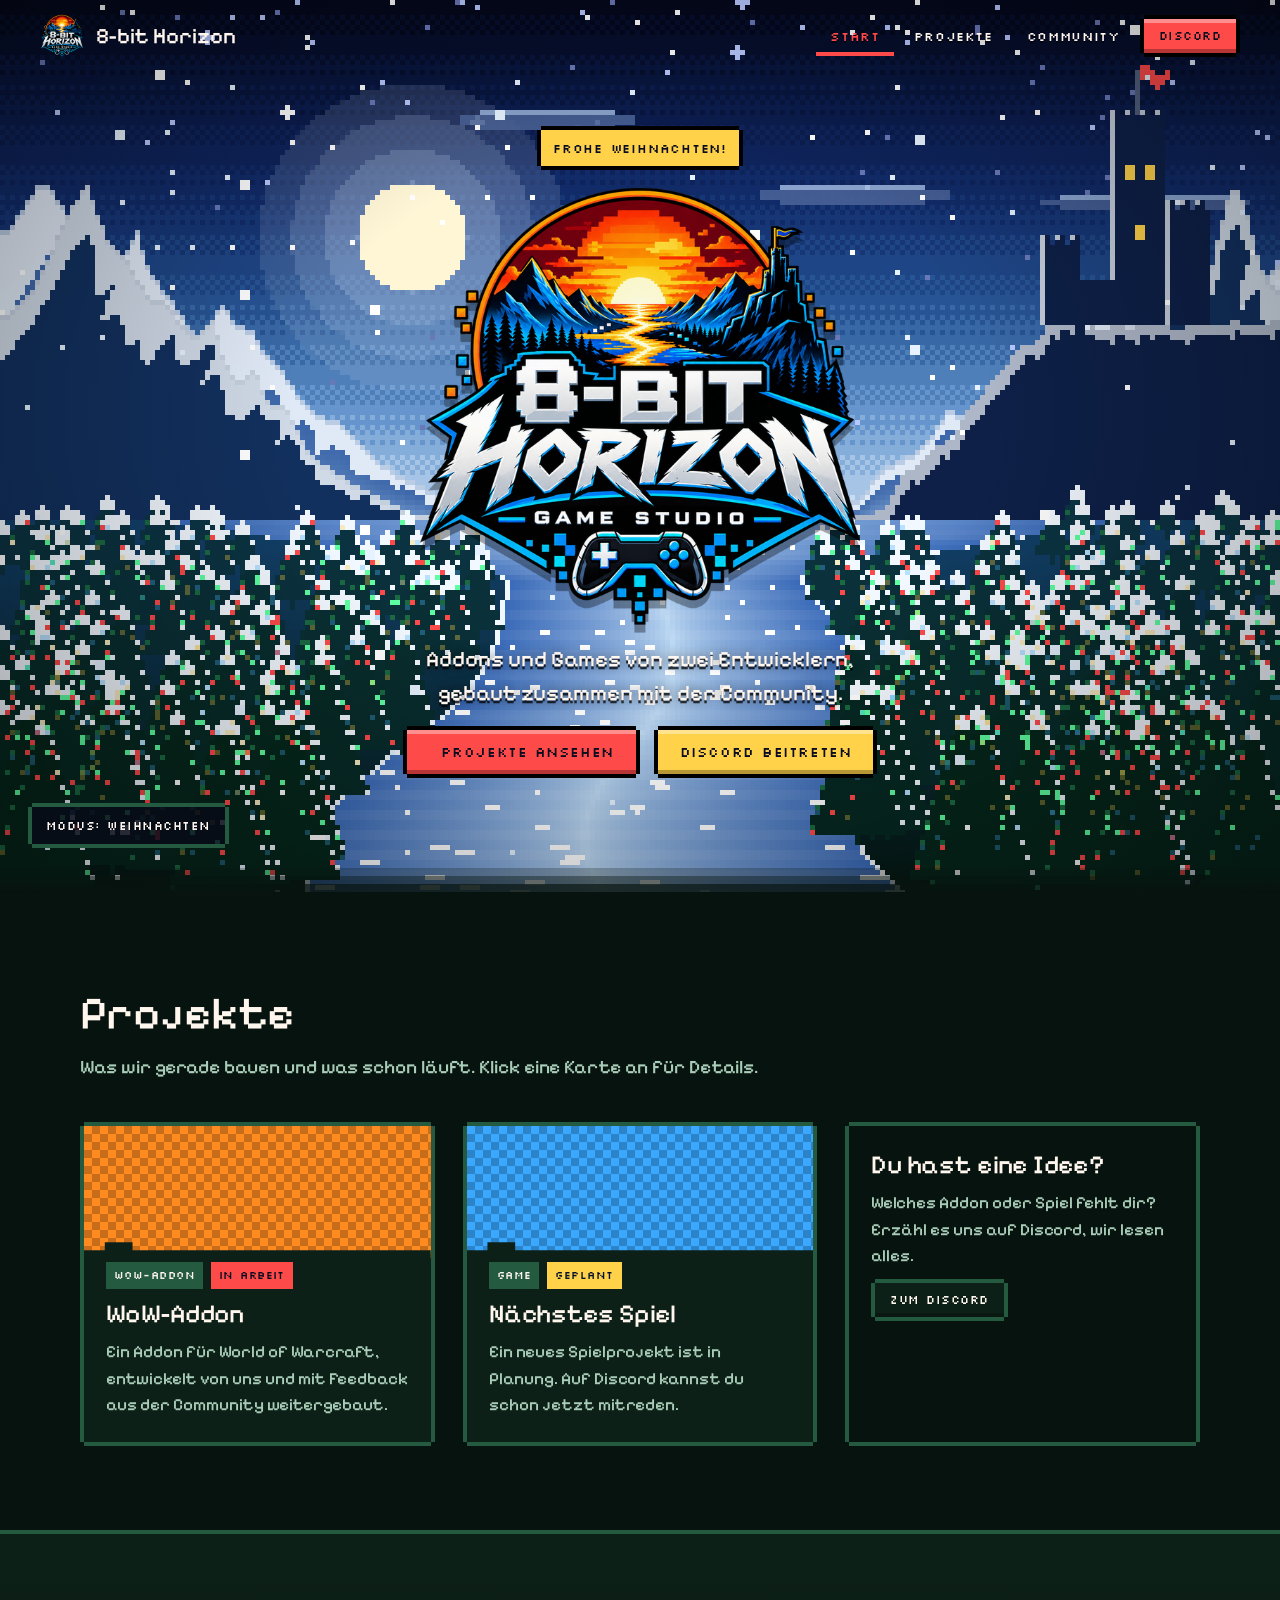
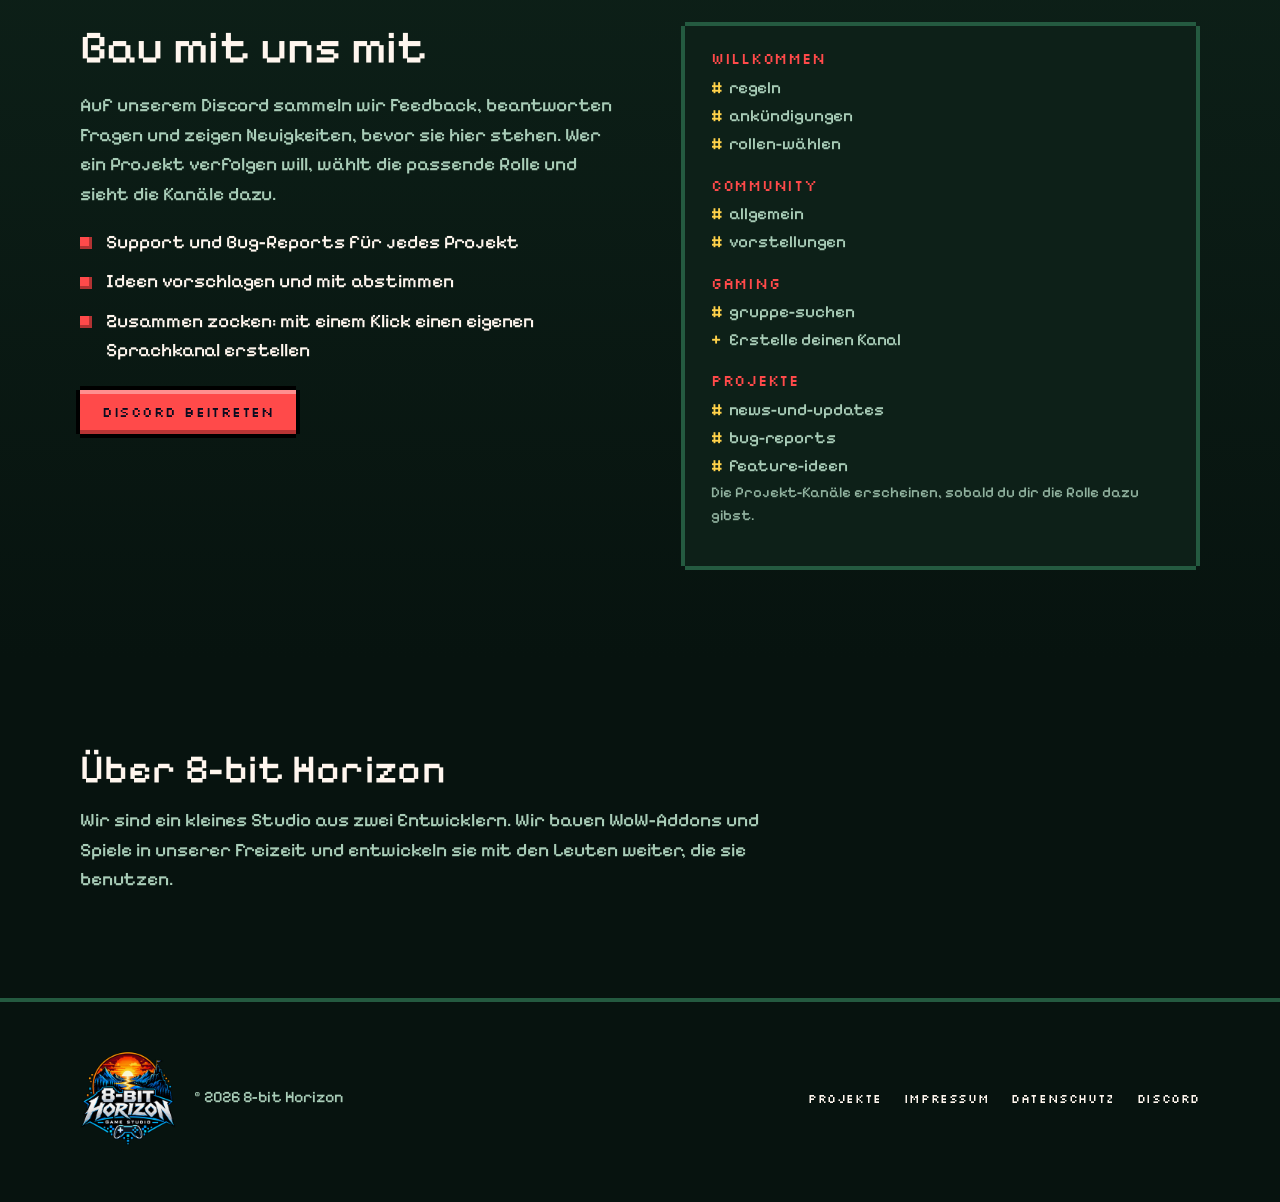
==== index.html @ 38d49990 "Add files via upload" ====
<!doctype html>
<html lang="de">
<head>
  <meta charset="utf-8">
  <meta name="viewport" content="width=device-width, initial-scale=1">
  <title>8-bit Horizon | Game Studio</title>
  <meta name="description" content="8-bit Horizon ist ein kleines Entwicklerstudio für WoW-Addons und Games. Hier findest du unsere Projekte und die Community.">
  <meta name="theme-color" content="#0a0c1f">
  <meta property="og:title" content="8-bit Horizon | Game Studio">
  <meta property="og:description" content="WoW-Addons und Games von zwei Entwicklern, gebaut zusammen mit der Community.">
  <meta property="og:image" content="assets/img/og.png">
  <meta property="og:type" content="website">
  <link rel="icon" type="image/png" href="assets/img/favicon.png">
  <link rel="stylesheet" href="css/style.css">
</head>
<body data-page="home">
  <a class="skip" href="#projekte">Zum Inhalt springen</a>
  <div id="site-header"></div>

  <main>
    <section class="hero" aria-label="Titelbildschirm">
      <div class="scene-host" data-scene="hero"></div>
      <div class="hero-content">
        <p class="greeting" id="greeting" hidden></p>
        <h1 class="sr-only" style="position:absolute;width:1px;height:1px;overflow:hidden;clip:rect(0 0 0 0)">8-bit Horizon Game Studio</h1>
        <img class="hero-logo" src="assets/img/logo.png" alt="8-bit Horizon Game Studio" width="640" height="640" fetchpriority="high">
        <p class="hero-tag" id="tagline">Addons und Games von zwei Entwicklern, gebaut zusammen mit der Community.</p>
        <div class="hero-cta">
          <a class="btn" href="#projekte"><span class="play"></span>Projekte ansehen</a>
          <a class="btn btn-blue" data-discord href="#" target="_blank" rel="noopener">Discord beitreten</a>
        </div>
      </div>
      <div id="theme-picker"></div>
      <div class="hero-steps"></div>
    </section>

    <section class="section" id="projekte">
      <div class="container">
        <div class="section-head">
          <h2>Projekte</h2>
          <p>Was wir gerade bauen und was schon läuft. Klick eine Karte an für Details.</p>
        </div>
        <div class="grid" id="project-grid"></div>
      </div>
    </section>

    <section class="section community" id="community">
      <div class="container community-grid">
        <div>
          <h2>Bau mit uns mit</h2>
          <p>Auf unserem Discord sammeln wir Feedback, beantworten Fragen und zeigen Neuigkeiten, bevor sie hier stehen. Wer ein Projekt verfolgen will, wählt die passende Rolle und sieht die Kanäle dazu.</p>
          <ul class="checks">
            <li>Support und Bug-Reports für jedes Projekt</li>
            <li>Ideen vorschlagen und mit abstimmen</li>
            <li>Zusammen zocken: mit einem Klick einen eigenen Sprachkanal erstellen</li>
          </ul>
          <a class="btn" data-discord href="#" target="_blank" rel="noopener">Discord beitreten</a>
          <div id="socials"></div>
        </div>
        <div class="server-map px" aria-label="So ist unser Discord aufgebaut">
          <h3>Willkommen</h3>
          <ul><li>regeln</li><li>ankündigungen</li><li>rollen-wählen</li></ul>
          <h3>Community</h3>
          <ul><li>allgemein</li><li>vorstellungen</li></ul>
          <h3>Gaming</h3>
          <ul><li>gruppe-suchen</li><li class="voice">Erstelle deinen Kanal</li></ul>
          <h3>Projekte</h3>
          <ul><li>news-und-updates</li><li>bug-reports</li><li>feature-ideen</li></ul>
          <p class="note">Die Projekt-Kanäle erscheinen, sobald du dir die Rolle dazu gibst.</p>
        </div>
      </div>
    </section>

    <section class="section" id="ueber-uns">
      <div class="container about">
        <h2>Über 8-bit Horizon</h2>
        <p>Wir sind ein kleines Studio aus zwei Entwicklern. Wir bauen WoW-Addons und Spiele in unserer Freizeit und entwickeln sie mit den Leuten weiter, die sie benutzen.</p>
      </div>
    </section>
  </main>

  <div id="site-footer"></div>

  <script src="js/data.js"></script>
  <script src="js/themes.js"></script>
  <script src="js/scene.js"></script>
  <script src="js/site.js"></script>
</body>
</html>
---- css/style.css ----
/* =========================================================
   8-bit Horizon – Styles
   Farben kommen aus dem aktiven Theme (js/themes.js) als
   CSS-Variablen. Die Werte hier sind nur der Fallback.
   ========================================================= */
@font-face { font-family: "Pixelify Sans"; src: url("../assets/fonts/PixelifySans-Medium.ttf") format("truetype"); font-display: swap; }
@font-face { font-family: "Silkscreen"; src: url("../assets/fonts/Silkscreen-Regular.ttf") format("truetype"); font-display: swap; }

:root {
  --bg: #0a0c1f; --panel: #12162e; --ink: #f2f6ff; --muted: #a3aed6;
  --accent: #ff8a1f; --accent2: #3aa8ff; --line: #26305e;
  --on-accent: #0a0c1f;
  --font-body: "Pixelify Sans", ui-monospace, Menlo, Consolas, monospace;
  --font-ui: "Silkscreen", "Pixelify Sans", ui-monospace, monospace;
  --px: 4px;
  --header-h: 72px;
}

*, *::before, *::after { box-sizing: border-box; }
html { scroll-behavior: smooth; scroll-padding-top: calc(var(--header-h) + 16px); }
body {
  margin: 0; background: var(--bg); color: var(--ink);
  font-family: var(--font-body); font-size: 19px; line-height: 1.55;
  -webkit-font-smoothing: none; text-rendering: optimizeSpeed;
}
img { max-width: 100%; display: block; }
a { color: var(--accent); text-underline-offset: 4px; }
a:hover { color: var(--accent2); }
h1, h2, h3 { font-weight: 500; line-height: 1.15; margin: 0; letter-spacing: 0.01em; }
p { margin: 0 0 1em; }
:focus-visible { outline: 3px dashed var(--accent2); outline-offset: 4px; }
[hidden] { display: none !important; }

.container { width: min(1120px, 100% - 48px); margin-inline: auto; }
.skip { position: absolute; left: -999px; top: 8px; background: var(--accent); color: var(--on-accent); padding: 8px 14px; z-index: 100; font-family: var(--font-ui); }
.skip:focus { left: 8px; }

/* ---------- Pixel-Rahmen (Treppenkanten statt runder Ecken) ---------- */
.px {
  position: relative; background: var(--panel); margin: var(--px);
  box-shadow: 0 calc(var(--px) * -1) 0 0 var(--line), 0 var(--px) 0 0 var(--line),
              calc(var(--px) * -1) 0 0 0 var(--line), var(--px) 0 0 0 var(--line);
}

/* ---------- Buttons ---------- */
.btn {
  display: inline-flex; align-items: center; gap: 12px; margin: var(--px);
  font-family: var(--font-ui); font-size: 14px; line-height: 1; letter-spacing: 0.04em; text-decoration: none;
  padding: 15px 22px; color: var(--on-accent); background: var(--accent); cursor: pointer; border: 0;
  box-shadow: 0 -4px 0 0 #000, 0 4px 0 0 #000, -4px 0 0 0 #000, 4px 0 0 0 #000,
              inset 0 -4px 0 0 rgba(0,0,0,.28), inset 0 4px 0 0 rgba(255,255,255,.38);
  transition: transform .08s steps(2);
}
.btn:hover { color: var(--on-accent); transform: translateY(2px); filter: brightness(1.08); }
.btn:active { transform: translateY(4px); }
.btn-small { padding: 11px 15px; font-size: 12px; }
.btn-ghost { background: var(--panel); color: var(--ink); box-shadow: 0 -4px 0 0 var(--line), 0 4px 0 0 var(--line), -4px 0 0 0 var(--line), 4px 0 0 0 var(--line), inset 0 -4px 0 0 rgba(0,0,0,.25); }
.btn-ghost:hover { color: var(--accent); }
.btn-blue { background: var(--accent2); }
.play::before { content: ""; width: 12px; height: 14px; background: currentColor; clip-path: polygon(0 0, 100% 50%, 0 100%); animation: blink 1s steps(2, jump-none) infinite; }
@keyframes blink { 0%, 49% { opacity: 1; } 50%, 100% { opacity: 0; } }

/* ---------- Header ---------- */
.site-header {
  position: fixed; inset: 0 0 auto 0; z-index: 50; height: var(--header-h);
  display: flex; align-items: center; justify-content: space-between; gap: 16px; padding: 0 clamp(16px, 4vw, 40px);
  transition: background .2s steps(3);
}
.site-header.is-solid, body.nav-open .site-header { background: color-mix(in srgb, var(--bg) 94%, transparent); box-shadow: 0 4px 0 0 var(--line); }
.brand { display: flex; align-items: center; gap: 12px; color: var(--ink); text-decoration: none; font-size: 22px; }
.brand img { width: 44px; height: 44px; image-rendering: auto; }
.brand:hover { color: var(--ink); }
.nav { display: flex; align-items: center; gap: 6px; }
.nav a:not(.btn) {
  font-family: var(--font-ui); font-size: 13px; letter-spacing: 0.05em; color: var(--ink); text-decoration: none; padding: 10px 14px;
  text-shadow: 0 2px 0 rgba(0,0,0,.6);
}
.nav a:not(.btn):hover, .nav a[aria-current="page"] { color: var(--accent); }
.nav a[aria-current="page"] { box-shadow: inset 0 -4px 0 0 var(--accent); }
.nav-toggle { display: none; width: 48px; height: 48px; background: var(--panel); border: 0; cursor: pointer; flex-direction: column; justify-content: center; align-items: center; gap: 6px; box-shadow: 0 -4px 0 0 var(--line), 0 4px 0 0 var(--line), -4px 0 0 0 var(--line), 4px 0 0 0 var(--line); }
.nav-toggle span { width: 22px; height: 4px; background: var(--ink); }

/* ---------- Szene ---------- */
.scene-host { position: absolute; inset: 0; overflow: hidden; background: var(--bg); }
.scene-canvas { position: absolute; left: 0; top: 0; image-rendering: pixelated; image-rendering: crisp-edges; image-rendering: pixelated; }

/* ---------- Hero (Titelbildschirm) ---------- */
.hero { position: relative; min-height: 640px; height: 100svh; display: grid; place-items: center; overflow: hidden; isolation: isolate; }
.hero .scene-host::after { content: ""; position: absolute; inset: 0; background: radial-gradient(ellipse at 50% 46%, transparent 38%, rgba(0,0,0,.38) 100%); }
.hero-content { position: relative; z-index: 2; display: flex; flex-direction: column; align-items: center; text-align: center; padding: calc(var(--header-h) + 8px) 20px 72px; gap: 8px; }
.hero-logo { width: clamp(230px, min(50vh, 86vw), 560px); height: auto; filter: drop-shadow(0 8px 0 rgba(0,0,0,.35)); animation: bob 2.6s linear infinite; }
@keyframes bob { 0%, 49.9% { transform: translateY(0); } 50%, 100% { transform: translateY(-6px); } }
.hero-tag { max-width: 34ch; font-size: clamp(18px, 2.2vw, 22px); text-shadow: 0 3px 0 rgba(0,0,0,.75), 0 0 12px rgba(0,0,0,.6); margin: 4px 0 8px; }
.hero-cta { display: flex; flex-wrap: wrap; gap: 6px 14px; justify-content: center; }
.greeting { font-family: var(--font-ui); font-size: 13px; letter-spacing: .06em; color: var(--on-accent); background: var(--accent2); padding: 8px 12px; margin: 0 0 6px; box-shadow: 0 -4px 0 0 #000, 0 4px 0 0 #000, -4px 0 0 0 #000, 4px 0 0 0 #000; }
.hero-steps { position: absolute; left: 0; right: 0; bottom: 0; height: 40px; z-index: 1; pointer-events: none;
  background: linear-gradient(to bottom, transparent 0 8px, color-mix(in srgb, var(--bg) 25%, transparent) 8px 16px, color-mix(in srgb, var(--bg) 55%, transparent) 16px 24px, color-mix(in srgb, var(--bg) 85%, transparent) 24px 32px, var(--bg) 32px); }

#theme-picker { position: absolute; z-index: 3; left: clamp(16px, 3vw, 32px); bottom: 56px; }
.theme-btn { font-family: var(--font-ui); font-size: 12px; letter-spacing: .04em; color: var(--ink); background: rgba(8,10,24,.82); border: 0; padding: 11px 14px; cursor: pointer; box-shadow: 0 -4px 0 0 var(--line), 0 4px 0 0 var(--line), -4px 0 0 0 var(--line), 4px 0 0 0 var(--line); }
.theme-btn:hover { color: var(--accent); }
.theme-list { position: absolute; left: 0; bottom: calc(100% + 14px); list-style: none; margin: 0; padding: 8px; min-width: 250px; background: var(--panel); box-shadow: 0 -4px 0 0 var(--line), 0 4px 0 0 var(--line), -4px 0 0 0 var(--line), 4px 0 0 0 var(--line); }
.theme-list button { display: block; width: 100%; text-align: left; font-family: var(--font-body); font-size: 17px; color: var(--ink); background: none; border: 0; padding: 7px 10px; cursor: pointer; }
.theme-list button:hover { background: var(--line); }
.theme-list button.is-on::before { content: ""; display: inline-block; width: 8px; height: 8px; background: var(--accent); margin-right: 10px; }

/* ---------- Sektionen ---------- */
.section { padding: 88px 0; }
.section-head { max-width: 62ch; margin-bottom: 40px; }
.section-head h2 { font-size: clamp(32px, 4.6vw, 46px); margin-bottom: 12px; }
.section-head p { color: var(--muted); margin: 0; }

/* Projekt-Karten */
.grid { display: grid; grid-template-columns: repeat(auto-fill, minmax(300px, 1fr)); gap: 32px 28px; }
.card { display: flex; flex-direction: column; text-decoration: none; color: var(--ink); transition: transform .1s steps(2); }
.card:hover { color: var(--ink); transform: translateY(-4px); --line: var(--c, var(--accent)); }
.card-art { height: 132px; overflow: hidden; background-color: var(--c, var(--accent));
  background-image: conic-gradient(rgba(0,0,0,.22) 25%, transparent 0 50%, rgba(0,0,0,.22) 0 75%, transparent 0); background-size: 16px 16px; position: relative; }
.card-art img { width: 100%; height: 100%; object-fit: cover; image-rendering: pixelated; }
.card-art::after { content: ""; position: absolute; left: 0; right: 0; bottom: 0; height: 16px; background: var(--panel); clip-path: polygon(0 100%, 0 50%, 6% 50%, 6% 0, 14% 0, 14% 50%, 100% 50%, 100% 100%); }
.card-body { padding: 4px 22px 24px; display: flex; flex-direction: column; gap: 10px; flex: 1; }
.card h3 { font-size: 26px; }
.card p { color: var(--muted); margin: 0; font-size: 17px; }
.card-idea { justify-content: center; background: transparent; box-shadow: 0 -4px 0 0 var(--line), 0 4px 0 0 var(--line), -4px 0 0 0 var(--line), 4px 0 0 0 var(--line); border: 0; outline: 0; }
.card-idea .card-body { padding-top: 24px; align-items: flex-start; }
.tags { display: flex; flex-wrap: wrap; gap: 8px; }
.tag { font-family: var(--font-ui); font-size: 11px; letter-spacing: .04em; padding: 5px 8px; background: var(--line); color: var(--ink); }
.tag.is-live { background: #2fbf71; color: #04210f; }
.tag.is-wip { background: var(--accent); color: var(--on-accent); }
.tag.is-plan { background: var(--accent2); color: #04122e; }

/* Community */
.community { background: linear-gradient(var(--panel), var(--bg)); box-shadow: 0 -4px 0 0 var(--line); }
.community-grid { display: grid; grid-template-columns: 1.05fr 1fr; gap: 56px; align-items: start; }
.community h2 { font-size: clamp(32px, 4.6vw, 46px); margin-bottom: 16px; }
.community p { color: var(--muted); max-width: 52ch; }
.community .btn { margin-left: 0; }
.checks { list-style: none; margin: 0 0 20px; padding: 0; display: grid; gap: 10px; }
.checks li { padding-left: 26px; position: relative; }
.checks li::before { content: ""; position: absolute; left: 0; top: .5em; width: 12px; height: 12px; background: var(--accent); box-shadow: inset -3px -3px 0 0 rgba(0,0,0,.3); }
.server-map { padding: 24px 26px; font-size: 17px; }
.server-map h3 { font-size: 15px; font-family: var(--font-ui); font-weight: 400; color: var(--accent); letter-spacing: .05em; margin: 18px 0 6px; }
.server-map h3:first-child { margin-top: 0; }
.server-map ul { list-style: none; margin: 0; padding: 0; }
.server-map li { color: var(--muted); padding: 1px 0 1px 18px; }
.server-map li::before { content: "#"; color: var(--accent2); margin-left: -18px; display: inline-block; width: 18px; }
.server-map li.voice::before { content: "+"; }
.server-map .note { font-size: 15px; color: var(--muted); opacity: .85; }
#socials { display: flex; flex-wrap: wrap; margin-top: 18px; }

.about p { max-width: 66ch; }
.about h2 { font-size: clamp(30px, 4vw, 40px); margin-bottom: 14px; }
.about p { color: var(--muted); }

/* ---------- Unterseiten ---------- */
.banner { position: relative; height: clamp(250px, 34vh, 340px); overflow: hidden; isolation: isolate; display: flex; align-items: flex-end; }
.banner .scene-host::after { content: ""; position: absolute; inset: 0; background: linear-gradient(to bottom, rgba(0,0,0,.35), transparent 45%); }
.banner-text { position: relative; z-index: 2; padding-bottom: 34px; }
.banner h1 { display: inline-block; font-size: clamp(32px, 6vw, 54px); padding: 6px 18px 10px; margin: 4px; background: color-mix(in srgb, var(--bg) 88%, transparent); box-shadow: 0 -4px 0 0 var(--line), 0 4px 0 0 var(--line), -4px 0 0 0 var(--line), 4px 0 0 0 var(--line); }
.banner .tags { margin-top: 14px; }
.filters { display: flex; flex-wrap: wrap; gap: 6px 10px; margin-bottom: 36px; }
.chip { font-family: var(--font-ui); font-size: 12px; letter-spacing: .04em; color: var(--ink); background: var(--panel); border: 0; padding: 11px 15px; margin: 4px; cursor: pointer; box-shadow: 0 -4px 0 0 var(--line), 0 4px 0 0 var(--line), -4px 0 0 0 var(--line), 4px 0 0 0 var(--line); }
.chip:hover { color: var(--accent); }
.chip[aria-pressed="true"] { background: var(--accent); color: var(--on-accent); box-shadow: 0 -4px 0 0 #000, 0 4px 0 0 #000, -4px 0 0 0 #000, 4px 0 0 0 #000; }

.detail { display: grid; grid-template-columns: 1fr 340px; gap: 56px; align-items: start; }
.detail-main .lead { font-size: 23px; color: var(--ink); }
.detail-main p { color: var(--muted); max-width: 64ch; }
.detail-main .lead { max-width: 52ch; }
.detail-side { padding: 24px; }
.detail-side h2 { font-size: 24px; margin-bottom: 14px; }
.side-links { display: flex; flex-direction: column; align-items: flex-start; }
.shots { display: grid; gap: 20px; margin-top: 28px; }
.shots img { box-shadow: 0 0 0 4px var(--line); width: 100%; }

.prose { max-width: 68ch; }
.prose h2 { font-size: 26px; margin: 36px 0 10px; }
.prose p, .prose li { color: var(--muted); }
.todo { background: var(--accent); color: var(--on-accent); padding: 0 6px; }

/* ---------- Footer ---------- */
.site-footer { padding: 48px 0 56px; background: var(--bg); box-shadow: 0 -4px 0 0 var(--line); }
.footer-inner { display: flex; flex-wrap: wrap; gap: 32px; justify-content: space-between; align-items: center; }
.footer-brand { display: flex; align-items: center; gap: 18px; }
.footer-brand img { width: 96px; height: 96px; }
.footer-brand p { margin: 0; color: var(--muted); font-size: 16px; }
.footer-links { list-style: none; margin: 0; padding: 0; display: flex; flex-wrap: wrap; gap: 6px 22px; }
.footer-links a { font-family: var(--font-ui); font-size: 12px; letter-spacing: .05em; color: var(--ink); text-decoration: none; }
.footer-links a:hover { color: var(--accent); }

/* ---------- Responsive ---------- */
@media (max-width: 860px) {
  body { font-size: 18px; }
  .community-grid, .detail { grid-template-columns: 1fr; gap: 36px; }
  .nav-toggle { display: flex; }
  .nav { position: fixed; inset: var(--header-h) 0 auto 0; flex-direction: column; align-items: stretch; gap: 0; padding: 12px 20px 24px; background: var(--bg); box-shadow: 0 4px 0 0 var(--line); transform: translateY(-120%); visibility: hidden; transition: transform .16s steps(4), visibility 0s .16s; }
  body.nav-open .nav { transform: none; visibility: visible; transition: transform .16s steps(4); }
  .nav a:not(.btn) { padding: 16px 6px; font-size: 14px; }
  .nav .btn { align-self: flex-start; margin-top: 12px; }
  .brand span { font-size: 19px; }
  .section { padding: 64px 0; }
  #theme-picker { left: 50%; transform: translateX(-50%); bottom: 52px; }
  .theme-list { left: 50%; transform: translateX(-50%); }
}
@media (max-height: 700px) and (min-width: 861px) { .hero-logo { width: min(44vh, 420px); } }
@media (prefers-reduced-motion: reduce) {
  html { scroll-behavior: auto; }
  *, *::before, *::after { animation: none !important; transition: none !important; }
}
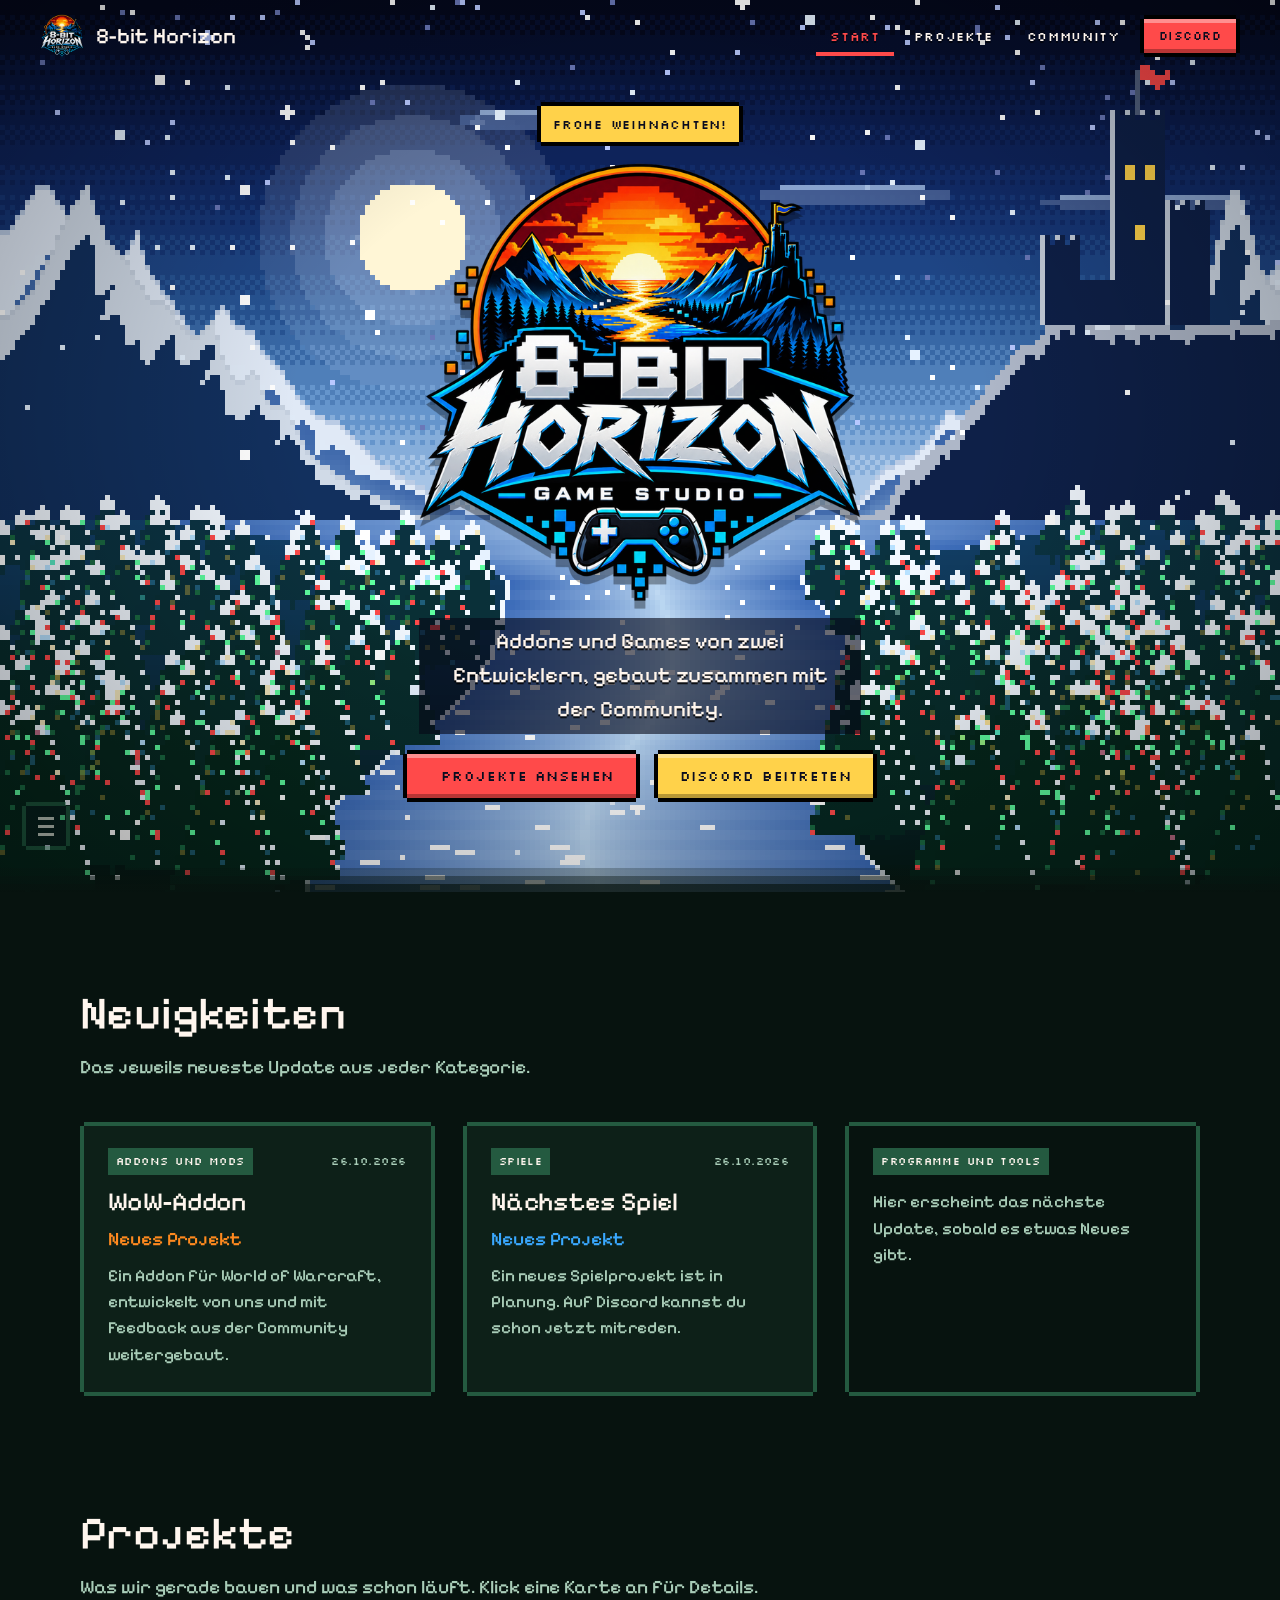
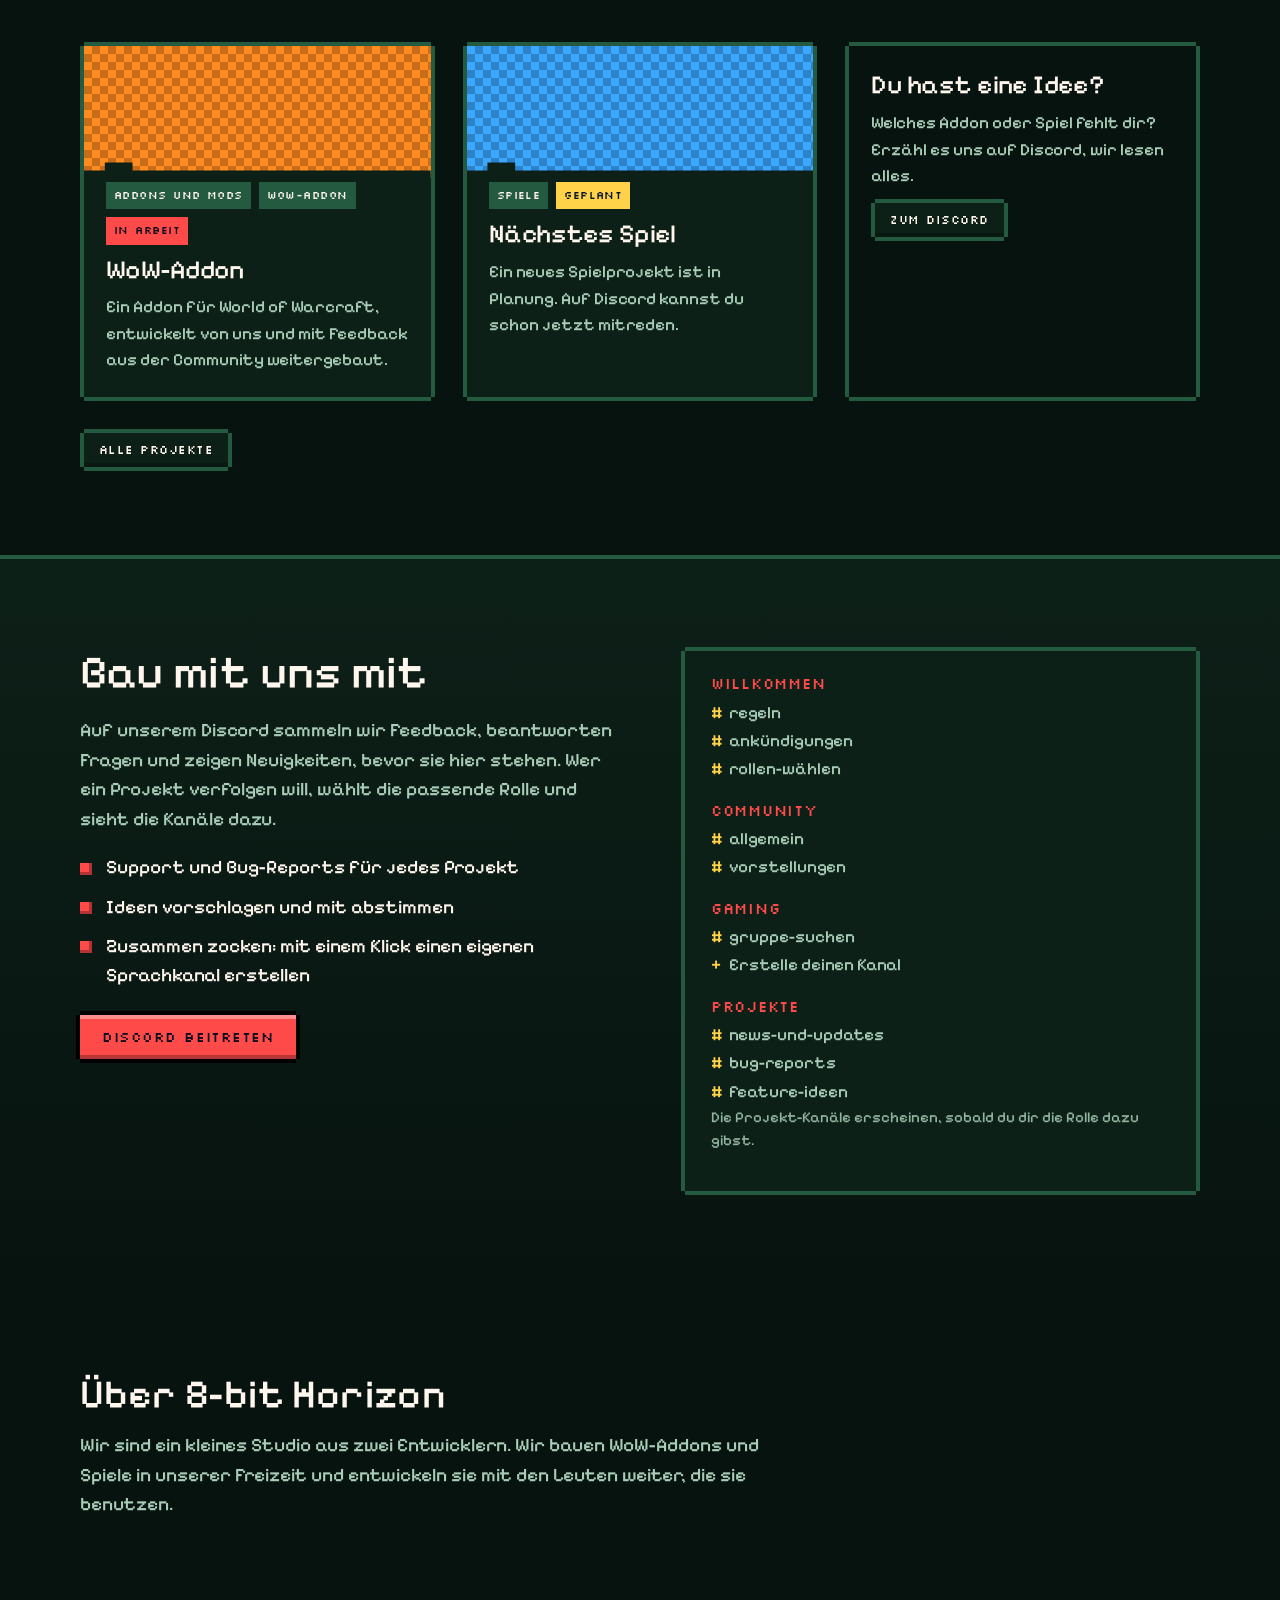
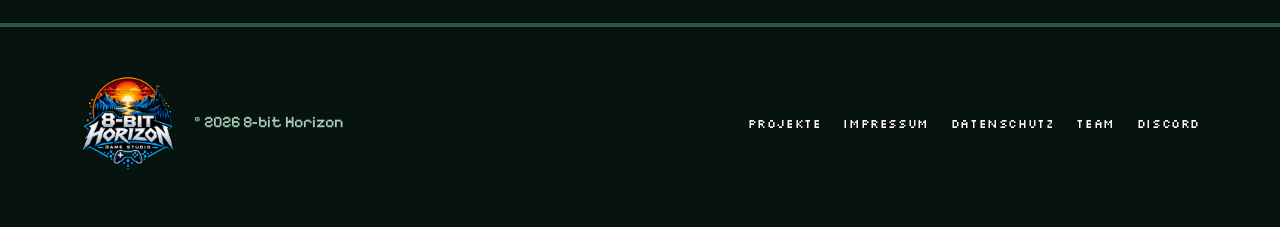
==== commit f86faaab: "Add files via upload" ====
--- a/index.html
+++ b/index.html
@@ -34,6 +34,16 @@
       <div class="hero-steps"></div>
     </section>
 
+    <section class="section section-news" id="neuigkeiten">
+      <div class="container">
+        <div class="section-head">
+          <h2>Neuigkeiten</h2>
+          <p>Das jeweils neueste Update aus jeder Kategorie.</p>
+        </div>
+        <div class="news-grid" id="news-grid"></div>
+      </div>
+    </section>
+
     <section class="section" id="projekte">
       <div class="container">
         <div class="section-head">
@@ -41,6 +51,7 @@
           <p>Was wir gerade bauen und was schon läuft. Klick eine Karte an für Details.</p>
         </div>
         <div class="grid" id="project-grid"></div>
+        <p class="more"><a class="btn btn-ghost btn-small" href="projects.html">Alle Projekte</a></p>
       </div>
     </section>
 
@@ -82,6 +93,7 @@
   <div id="site-footer"></div>
 
   <script src="js/data.js"></script>
+  <script src="data/projects.js"></script>
   <script src="js/themes.js"></script>
   <script src="js/scene.js"></script>
   <script src="js/site.js"></script>
--- a/css/style.css
+++ b/css/style.css
@@ -90,17 +90,33 @@
 .hero-content { position: relative; z-index: 2; display: flex; flex-direction: column; align-items: center; text-align: center; padding: calc(var(--header-h) + 8px) 20px 72px; gap: 8px; }
 .hero-logo { width: clamp(230px, min(50vh, 86vw), 560px); height: auto; filter: drop-shadow(0 8px 0 rgba(0,0,0,.35)); animation: bob 2.6s linear infinite; }
 @keyframes bob { 0%, 49.9% { transform: translateY(0); } 50%, 100% { transform: translateY(-6px); } }
-.hero-tag { max-width: 34ch; font-size: clamp(18px, 2.2vw, 22px); text-shadow: 0 3px 0 rgba(0,0,0,.75), 0 0 12px rgba(0,0,0,.6); margin: 4px 0 8px; }
+.hero-tag { max-width: 34ch; font-size: clamp(18px, 2.2vw, 22px); text-shadow: 0 2px 0 rgba(0,0,0,.8); margin: 4px 0 8px; padding: 6px 14px 8px; background: rgba(6, 8, 22, .6); }
 .hero-cta { display: flex; flex-wrap: wrap; gap: 6px 14px; justify-content: center; }
 .greeting { font-family: var(--font-ui); font-size: 13px; letter-spacing: .06em; color: var(--on-accent); background: var(--accent2); padding: 8px 12px; margin: 0 0 6px; box-shadow: 0 -4px 0 0 #000, 0 4px 0 0 #000, -4px 0 0 0 #000, 4px 0 0 0 #000; }
 .hero-steps { position: absolute; left: 0; right: 0; bottom: 0; height: 40px; z-index: 1; pointer-events: none;
   background: linear-gradient(to bottom, transparent 0 8px, color-mix(in srgb, var(--bg) 25%, transparent) 8px 16px, color-mix(in srgb, var(--bg) 55%, transparent) 16px 24px, color-mix(in srgb, var(--bg) 85%, transparent) 24px 32px, var(--bg) 32px); }
 
-#theme-picker { position: absolute; z-index: 3; left: clamp(16px, 3vw, 32px); bottom: 56px; }
-.theme-btn { font-family: var(--font-ui); font-size: 12px; letter-spacing: .04em; color: var(--ink); background: rgba(8,10,24,.82); border: 0; padding: 11px 14px; cursor: pointer; box-shadow: 0 -4px 0 0 var(--line), 0 4px 0 0 var(--line), -4px 0 0 0 var(--line), 4px 0 0 0 var(--line); }
-.theme-btn:hover { color: var(--accent); }
-.theme-list { position: absolute; left: 0; bottom: calc(100% + 14px); list-style: none; margin: 0; padding: 8px; min-width: 250px; background: var(--panel); box-shadow: 0 -4px 0 0 var(--line), 0 4px 0 0 var(--line), -4px 0 0 0 var(--line), 4px 0 0 0 var(--line); }
-.theme-list button { display: block; width: 100%; text-align: left; font-family: var(--font-body); font-size: 17px; color: var(--ink); background: none; border: 0; padding: 7px 10px; cursor: pointer; }
+#theme-picker { position: absolute; z-index: 3; left: clamp(14px, 2vw, 26px); bottom: 54px; }
+.theme-btn { width: 40px; height: 40px; display: flex; flex-direction: column; justify-content: center; align-items: center; gap: 5px; background: rgba(8,10,24,.5); border: 0; cursor: pointer; opacity: .5; box-shadow: 0 -4px 0 0 var(--line), 0 4px 0 0 var(--line), -4px 0 0 0 var(--line), 4px 0 0 0 var(--line); }
+.theme-btn span { width: 16px; height: 3px; background: var(--ink); }
+.theme-btn:hover, .theme-btn:focus-visible { opacity: 1; }
+
+/* Dialoge (Passwort, Galerie) */
+dialog { color: var(--ink); }
+dialog::backdrop { background: rgba(2, 4, 14, .82); }
+.modal { border: 0; padding: 28px; width: min(440px, calc(100% - 48px)); background: var(--panel); margin: auto;
+  box-shadow: 0 -4px 0 0 var(--line), 0 4px 0 0 var(--line), -4px 0 0 0 var(--line), 4px 0 0 0 var(--line); }
+.modal h2 { font-size: 28px; margin-bottom: 10px; }
+.modal p { color: var(--muted); font-size: 17px; }
+.modal label { display: block; font-family: var(--font-ui); font-size: 12px; letter-spacing: .05em; margin-bottom: 8px; }
+.modal input { width: 100%; font: inherit; font-size: 20px; color: var(--ink); background: var(--bg); border: 0; padding: 12px 14px; box-shadow: 0 -4px 0 0 var(--line), 0 4px 0 0 var(--line), -4px 0 0 0 var(--line), 4px 0 0 0 var(--line); }
+.modal input:focus-visible { outline: 0; box-shadow: 0 -4px 0 0 var(--accent), 0 4px 0 0 var(--accent), -4px 0 0 0 var(--accent), 4px 0 0 0 var(--accent); }
+.modal-error { color: #ff7a7a !important; margin: 12px 0 0; }
+.modal-actions { display: flex; flex-wrap: wrap; gap: 4px 10px; margin-top: 20px; }
+.modal .btn { margin-left: 0; }
+.theme-list { list-style: none; margin: 14px 0 0; padding: 0; display: grid; grid-template-columns: 1fr 1fr; gap: 2px 12px; }
+.theme-list li:first-child { grid-column: 1 / -1; }
+.theme-list button { width: 100%; text-align: left; font-family: var(--font-body); font-size: 18px; color: var(--ink); background: none; border: 0; padding: 8px 10px; cursor: pointer; }
 .theme-list button:hover { background: var(--line); }
 .theme-list button.is-on::before { content: ""; display: inline-block; width: 8px; height: 8px; background: var(--accent); margin-right: 10px; }
 
@@ -129,6 +145,21 @@
 .tag.is-wip { background: var(--accent); color: var(--on-accent); }
 .tag.is-plan { background: var(--accent2); color: #04122e; }
 
+/* Neuigkeiten */
+.section-news { padding-bottom: 24px; }
+.news-grid { display: grid; grid-template-columns: repeat(auto-fit, minmax(270px, 1fr)); gap: 32px 28px; }
+.news { display: flex; flex-direction: column; gap: 8px; padding: 22px 24px 24px; text-decoration: none; color: var(--ink); transition: transform .1s steps(2); }
+a.news:hover { color: var(--ink); transform: translateY(-4px); --line: var(--c, var(--accent)); }
+.news-head { display: flex; flex-wrap: wrap; justify-content: space-between; align-items: center; gap: 8px; }
+.news-head time { font-family: var(--font-ui); font-size: 11px; letter-spacing: .04em; color: var(--muted); }
+.news h3 { font-size: 26px; margin-top: 4px; }
+.news-title { margin: 0; color: var(--c, var(--accent)); font-size: 19px; }
+.news-text { margin: 0; color: var(--muted); font-size: 17px; }
+.news-empty { background: transparent; }
+.news-empty .news-text { margin-top: 6px; }
+.more { margin: 28px 0 0; }
+.empty { color: var(--muted); max-width: 52ch; }
+
 /* Community */
 .community { background: linear-gradient(var(--panel), var(--bg)); box-shadow: 0 -4px 0 0 var(--line); }
 .community-grid { display: grid; grid-template-columns: 1.05fr 1fr; gap: 56px; align-items: start; }
@@ -169,9 +200,41 @@
 .detail-main .lead { max-width: 52ch; }
 .detail-side { padding: 24px; }
 .detail-side h2 { font-size: 24px; margin-bottom: 14px; }
-.side-links { display: flex; flex-direction: column; align-items: flex-start; }
-.shots { display: grid; gap: 20px; margin-top: 28px; }
-.shots img { box-shadow: 0 0 0 4px var(--line); width: 100%; }
+.side-links { display: flex; flex-direction: column; align-items: flex-start; margin-bottom: 8px; }
+.side-h { font-size: 22px !important; margin: 18px 0 12px !important; }
+.side-empty { color: var(--muted); font-size: 16px; margin: 0; }
+.updates { list-style: none; margin: 0; padding: 0; display: grid; gap: 18px; }
+.updates li { display: grid; gap: 2px; padding-left: 14px; box-shadow: inset 4px 0 0 0 var(--accent); }
+.updates time { font-family: var(--font-ui); font-size: 11px; color: var(--muted); letter-spacing: .04em; }
+.updates strong { font-weight: 500; font-size: 19px; }
+.updates span { color: var(--muted); font-size: 16px; }
+.block-h { font-size: 28px; margin: 40px 0 14px; }
+.block-p { max-width: 64ch; color: var(--muted); }
+.detail-main > .gallery, .detail-main > .checks { margin: 22px 0; }
+
+/* Galerie */
+.gallery { display: grid; grid-template-columns: repeat(auto-fill, minmax(210px, 1fr)); gap: 20px; }
+.tile { position: relative; display: block; padding: 0; margin: 4px; aspect-ratio: 16 / 9; overflow: hidden; border: 0; cursor: pointer; background: var(--panel); color: var(--ink); text-align: left;
+  box-shadow: 0 -4px 0 0 var(--line), 0 4px 0 0 var(--line), -4px 0 0 0 var(--line), 4px 0 0 0 var(--line); transition: transform .1s steps(2); }
+.tile:hover { transform: translateY(-4px); --line: var(--accent); }
+.tile img { width: 100%; height: 100%; object-fit: cover; }
+.tile-label { position: absolute; left: 0; right: 0; bottom: 0; padding: 6px 10px; font-size: 15px; line-height: 1.25; background: rgba(6, 8, 20, .82); }
+.tile-video { background-color: var(--accent); background-image: conic-gradient(rgba(0,0,0,.22) 25%, transparent 0 50%, rgba(0,0,0,.22) 0 75%, transparent 0); background-size: 16px 16px; }
+.tile-play { position: absolute; left: 50%; top: 42%; width: 40px; height: 46px; background: #fff; transform: translate(-35%, -50%); clip-path: polygon(0 0, 100% 50%, 0 100%); filter: drop-shadow(0 4px 0 rgba(0,0,0,.4)); }
+.tile-video .tile-label { color: #fff; }
+.fineprint { font-size: 14px !important; margin-top: 16px; opacity: .8; }
+
+/* Lightbox */
+.lightbox { border: 0; padding: 18px 18px 22px; background: var(--panel); width: min(1040px, calc(100% - 24px)); max-height: calc(100% - 24px); margin: auto; overflow: auto;
+  box-shadow: 0 -4px 0 0 var(--line), 0 4px 0 0 var(--line), -4px 0 0 0 var(--line), 4px 0 0 0 var(--line); }
+.lb-stage { display: flex; justify-content: center; background: #000; }
+.lb-stage img { max-width: 100%; max-height: 68vh; object-fit: contain; }
+.lb-video { aspect-ratio: 16 / 9; }
+.lb-video iframe { width: 100%; height: 100%; border: 0; }
+.lb-cap { margin: 14px 0 0; color: var(--muted); min-height: 1.5em; }
+.lb-nav { display: flex; flex-wrap: wrap; align-items: center; gap: 4px 10px; margin-top: 10px; }
+.lb-nav .btn:last-child { margin-left: auto; }
+.lb-count { font-family: var(--font-ui); font-size: 12px; color: var(--muted); }
 
 .prose { max-width: 68ch; }
 .prose h2 { font-size: 26px; margin: 36px 0 10px; }
@@ -199,8 +262,7 @@
   .nav .btn { align-self: flex-start; margin-top: 12px; }
   .brand span { font-size: 19px; }
   .section { padding: 64px 0; }
-  #theme-picker { left: 50%; transform: translateX(-50%); bottom: 52px; }
-  .theme-list { left: 50%; transform: translateX(-50%); }
+  #theme-picker { bottom: 50px; }
 }
 @media (max-height: 700px) and (min-width: 861px) { .hero-logo { width: min(44vh, 420px); } }
 @media (prefers-reduced-motion: reduce) {
